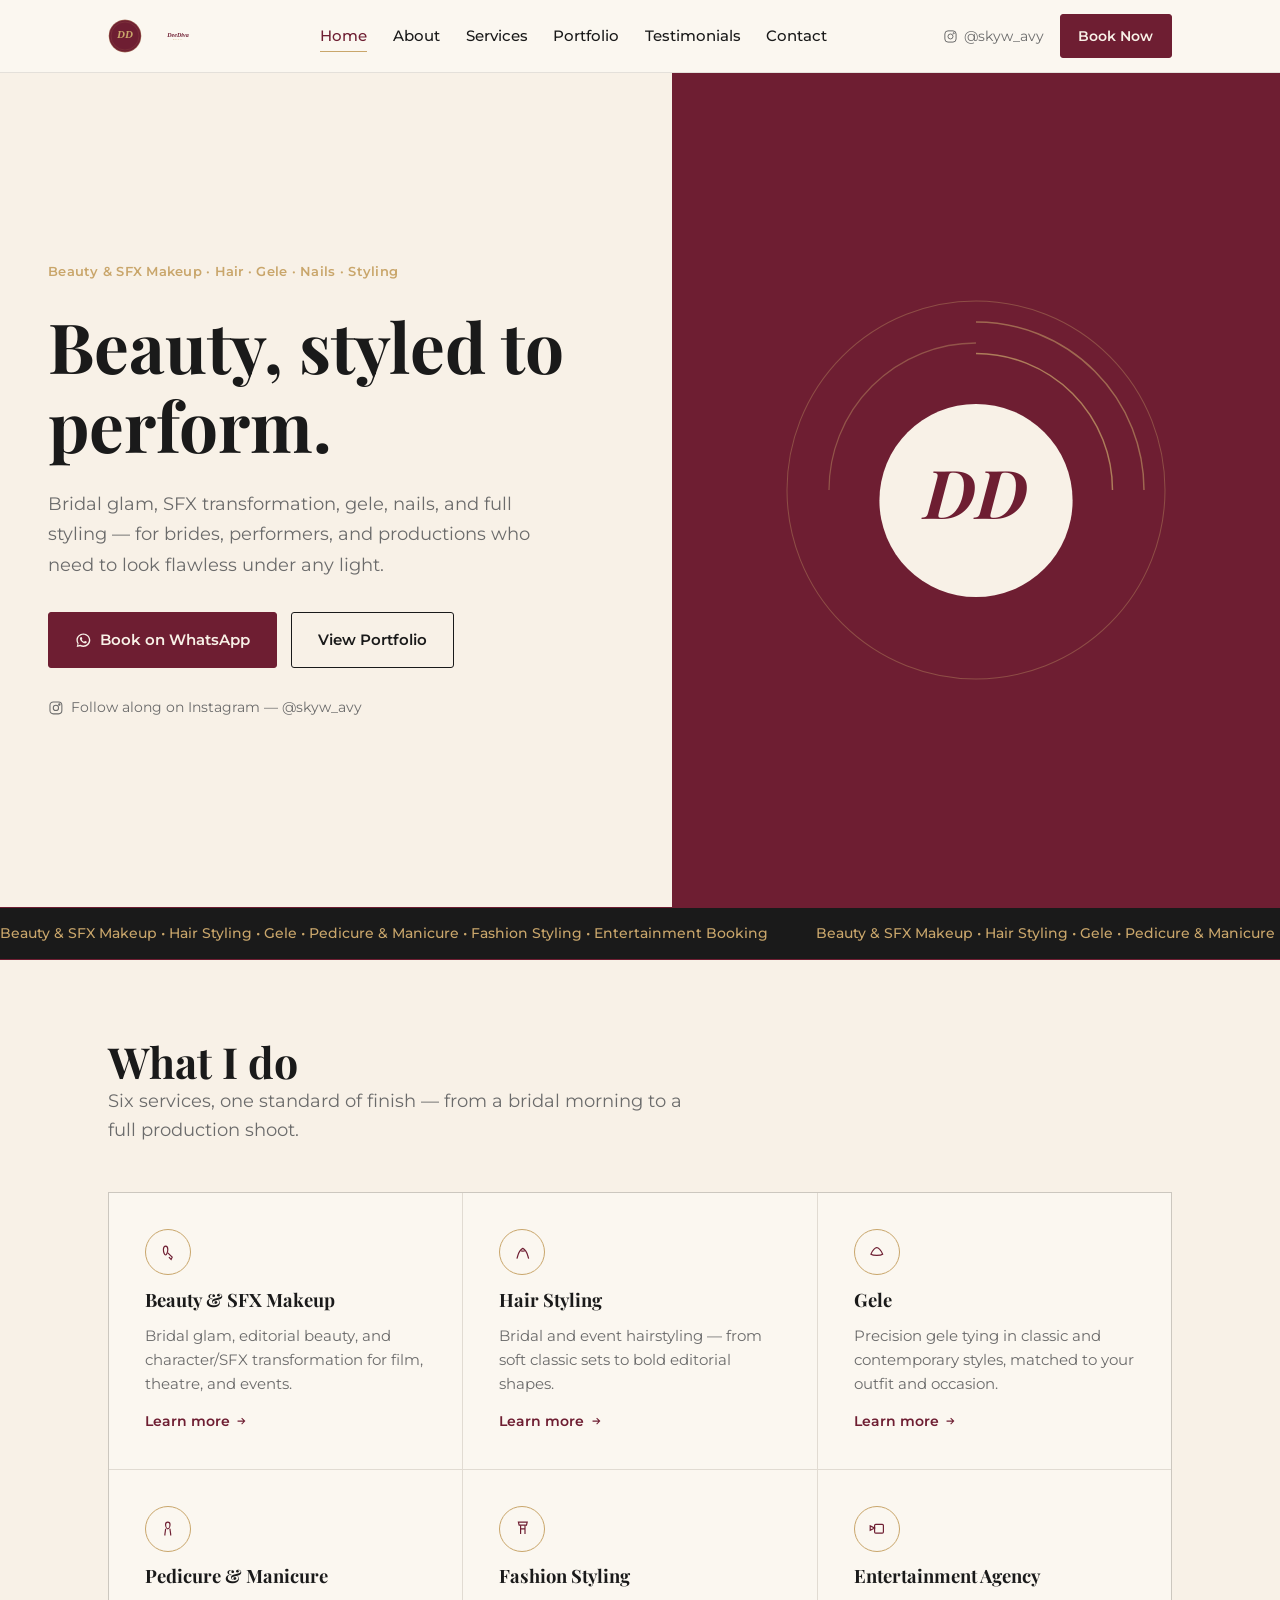
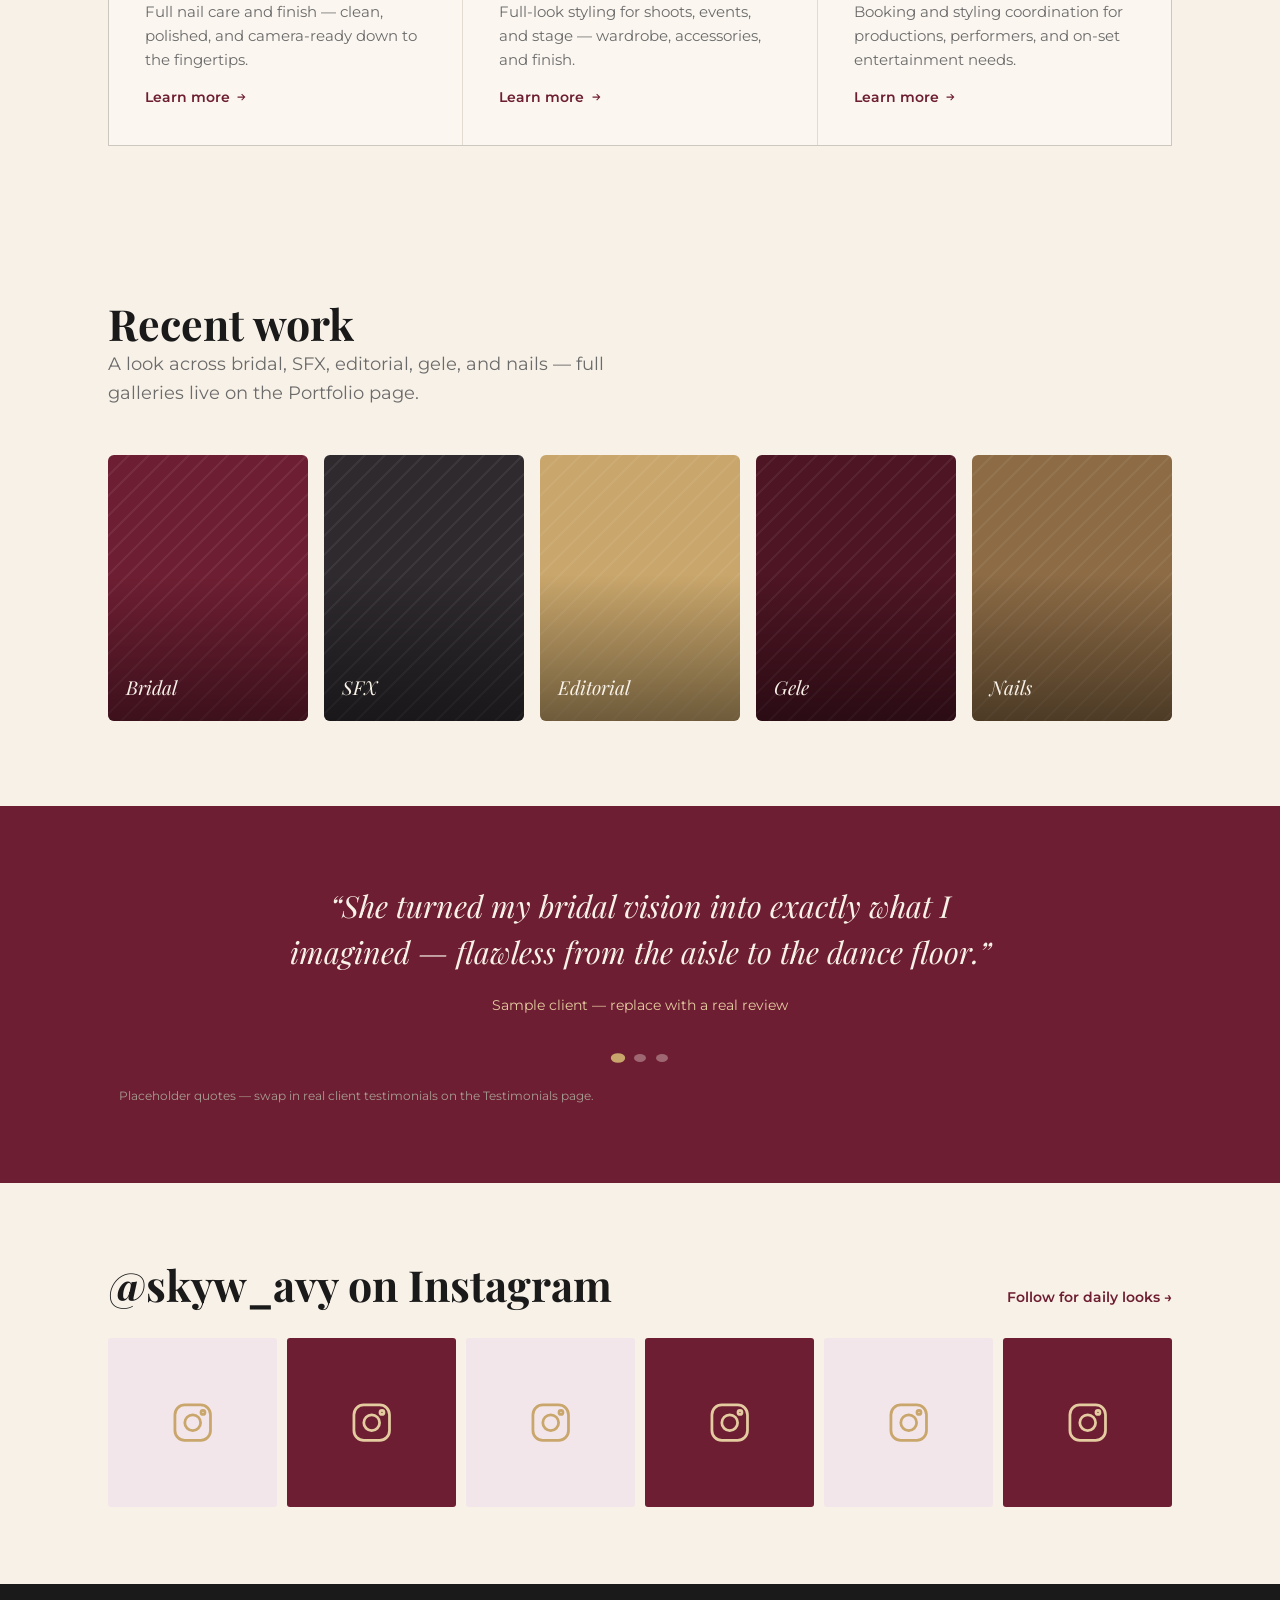
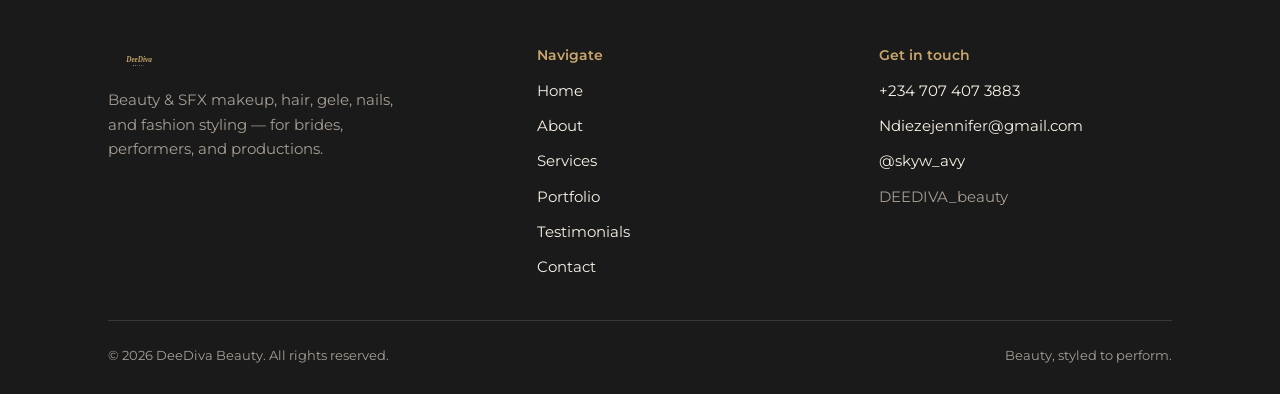
==== index.html @ 86c050d5 "first commit" ====
<!DOCTYPE html>
<html lang="en">
<head>
<meta charset="UTF-8">
<meta name="viewport" content="width=device-width, initial-scale=1.0">
<title>DeeDiva Beauty — Makeup, Hair, Gele &amp; Styling</title>
<meta name="description" content="DeeDiva Beauty: professional beauty & SFX makeup, hair styling, gele, nails, and fashion styling for brides, performers, and productions.">
<link rel="icon" href="assets/favicon.png" type="image/png">
<link rel="preconnect" href="https://fonts.googleapis.com">
<link rel="preconnect" href="https://fonts.gstatic.com" crossorigin>
<link href="https://fonts.googleapis.com/css2?family=Playfair+Display:ital,wght@0,600;0,700;1,600;1,700&family=Montserrat:wght@400;500;600;700&display=swap" rel="stylesheet">
<link rel="stylesheet" href="css/styles.css">
</head>
<body>

<a class="visually-hidden" href="#main">Skip to content</a>

<!-- ============================= HEADER ============================= -->
<header class="site-header">
  <div class="container nav">
    <a href="index.html" class="nav-logo" aria-label="DeeDiva Beauty home">
      <img src="assets/monogram_wine.svg" alt="" width="34" height="34">
      <img class="wordmark" src="assets/wordmark_transparent_wine.svg" alt="DeeDiva Beauty">
    </a>

    <nav id="nav-links" class="nav-links">
      <a href="index.html" aria-current="page">Home</a>
      <a href="about.html">About</a>
      <a href="services.html">Services</a>
      <a href="portfolio.html">Portfolio</a>
      <a href="testimonials.html">Testimonials</a>
      <a href="contact.html">Contact</a>
    </nav>

    <div class="nav-actions">
      <a class="nav-ig" href="https://www.instagram.com/skyw_avy" target="_blank" rel="noopener">
        <svg class="icon" viewBox="0 0 24 24" fill="none" stroke="currentColor" stroke-width="1.6"><rect x="3" y="3" width="18" height="18" rx="5"/><circle cx="12" cy="12" r="4"/><circle cx="17.2" cy="6.8" r="1"/></svg>
        @skyw_avy
      </a>
      <a class="btn btn-primary btn-sm" href="https://wa.me/2347074073883" target="_blank" rel="noopener">Book Now</a>
      <button class="nav-toggle" id="nav-toggle" aria-expanded="false" aria-controls="nav-links" aria-label="Toggle menu">
        <span></span><span></span><span></span>
      </button>
    </div>
  </div>
</header>

<main id="main">

  <!-- ============================= HERO ============================= -->
  <section class="hero">
    <div class="hero-content">
      <p class="eyebrow">Beauty &amp; SFX Makeup · Hair · Gele · Nails · Styling</p>
      <h1>Beauty, styled to perform.</h1>
      <p class="lede">Bridal glam, SFX transformation, gele, nails, and full styling — for brides, performers, and productions who need to look flawless under any light.</p>
      <div class="hero-ctas">
        <a class="btn btn-primary" href="https://wa.me/2347074073883" target="_blank" rel="noopener">
          <svg class="icon" viewBox="0 0 24 24" fill="currentColor"><path d="M12 2C6.48 2 2 6.32 2 11.65c0 1.98.63 3.82 1.7 5.35L2.4 21.6l4.83-1.24a10.2 10.2 0 0 0 4.77 1.19c5.52 0 10-4.32 10-9.65C22 6.32 17.52 2 12 2Zm0 17.5c-1.55 0-3-.42-4.24-1.15l-.3-.18-3.06.79.83-2.9-.2-.31A7.53 7.53 0 0 1 4 11.65C4 7.42 7.58 4 12 4s8 3.42 8 7.65-3.58 7.85-8 7.85Zm4.36-5.86c-.24-.12-1.42-.7-1.64-.78-.22-.08-.38-.12-.54.12-.16.24-.62.78-.76.94-.14.16-.28.18-.52.06-.24-.12-1-.37-1.9-1.17-.7-.62-1.18-1.39-1.32-1.63-.14-.24-.01-.36.11-.48.11-.11.24-.28.36-.42.12-.14.16-.24.24-.4.08-.16.04-.3-.02-.42-.06-.12-.54-1.3-.74-1.78-.2-.47-.4-.4-.54-.41h-.46c-.16 0-.42.06-.64.3-.22.24-.84.82-.84 2s.86 2.32.98 2.48c.12.16 1.7 2.6 4.12 3.64.58.25 1.03.4 1.38.51.58.18 1.11.16 1.53.1.47-.07 1.42-.58 1.62-1.14.2-.56.2-1.04.14-1.14-.06-.1-.22-.16-.46-.28Z"/></svg>
          Book on WhatsApp
        </a>
        <a class="btn btn-outline" href="portfolio.html">View Portfolio</a>
      </div>
      <a class="hero-ig" href="https://www.instagram.com/skyw_avy" target="_blank" rel="noopener">
        <svg class="icon" viewBox="0 0 24 24" fill="none" stroke="currentColor" stroke-width="1.6"><rect x="3" y="3" width="18" height="18" rx="5"/><circle cx="12" cy="12" r="4"/><circle cx="17.2" cy="6.8" r="1"/></svg>
        Follow along on Instagram — @skyw_avy
      </a>
    </div>

    <div class="hero-visual">
      <svg viewBox="0 0 400 400" role="img" aria-label="DeeDiva Beauty decorative gele-inspired arc pattern">
        <circle cx="200" cy="200" r="180" fill="none" stroke="#C9A66B" stroke-width="1" opacity="0.35"/>
        <path d="M200 40 A160 160 0 0 1 360 200" fill="none" stroke="#C9A66B" stroke-width="1.4" opacity="0.55"/>
        <path d="M200 70 A130 130 0 0 1 330 200" fill="none" stroke="#C9A66B" stroke-width="1.4" opacity="0.7"/>
        <path d="M60 200 A140 140 0 0 1 200 60" fill="none" stroke="#C9A66B" stroke-width="1.2" opacity="0.4"/>
        <circle cx="200" cy="210" r="92" fill="#F8F1E7"/>
        <text x="200" y="228" font-family="Georgia, 'Playfair Display', serif" font-style="italic" font-weight="700" font-size="64" fill="#6E1E32" text-anchor="middle">DD</text>
      </svg>
    </div>
  </section>

  <!-- ============================= MARQUEE ============================= -->
  <div class="marquee" aria-hidden="true">
    <div class="marquee-track">
      <span>Beauty &amp; SFX Makeup • Hair Styling • Gele • Pedicure &amp; Manicure • Fashion Styling • Entertainment Booking</span>
      <span>Beauty &amp; SFX Makeup • Hair Styling • Gele • Pedicure &amp; Manicure • Fashion Styling • Entertainment Booking</span>
    </div>
  </div>

  <!-- ============================= SERVICES ============================= -->
  <section class="section container" aria-labelledby="services-heading">
    <div class="section-head">
      <h2 id="services-heading">What I do</h2>
      <p class="lede">Six services, one standard of finish — from a bridal morning to a full production shoot.</p>
    </div>

    <div class="services-grid">

      <article class="service-card">
        <div class="icon-wrap"><svg class="icon" viewBox="0 0 24 24" fill="none" stroke="currentColor" stroke-width="1.6"><path d="M9 3c1.5 0 3 1.5 3 4.5S10.5 15 9 15s-3-4-3-7.5S7.5 3 9 3Z"/><path d="M12 12l6 6-1.5 3-3-3"/></svg></div>
        <h3>Beauty &amp; SFX Makeup</h3>
        <p>Bridal glam, editorial beauty, and character/SFX transformation for film, theatre, and events.</p>
        <a class="learn" href="services.html#makeup">Learn more <svg class="icon" viewBox="0 0 24 24" fill="none" stroke="currentColor" stroke-width="2"><path d="M5 12h14M13 6l6 6-6 6"/></svg></a>
      </article>

      <article class="service-card">
        <div class="icon-wrap"><svg class="icon" viewBox="0 0 24 24" fill="none" stroke="currentColor" stroke-width="1.6"><path d="M4 20c2-6 2-11 8-14 6 3 6 8 8 14"/><path d="M9 9c1 1 5 1 6 0"/></svg></div>
        <h3>Hair Styling</h3>
        <p>Bridal and event hairstyling — from soft classic sets to bold editorial shapes.</p>
        <a class="learn" href="services.html#hair">Learn more <svg class="icon" viewBox="0 0 24 24" fill="none" stroke="currentColor" stroke-width="2"><path d="M5 12h14M13 6l6 6-6 6"/></svg></a>
      </article>

      <article class="service-card">
        <div class="icon-wrap"><svg class="icon" viewBox="0 0 24 24" fill="none" stroke="currentColor" stroke-width="1.6"><path d="M4 14c2-6 6-9 8-9s6 3 8 9c-3 2-13 2-16 0Z"/></svg></div>
        <h3>Gele</h3>
        <p>Precision gele tying in classic and contemporary styles, matched to your outfit and occasion.</p>
        <a class="learn" href="services.html#gele">Learn more <svg class="icon" viewBox="0 0 24 24" fill="none" stroke="currentColor" stroke-width="2"><path d="M5 12h14M13 6l6 6-6 6"/></svg></a>
      </article>

      <article class="service-card">
        <div class="icon-wrap"><svg class="icon" viewBox="0 0 24 24" fill="none" stroke="currentColor" stroke-width="1.6"><path d="M8 21c0-4 1-6 1-9M16 21c0-4-1-6-1-9M9 6c0-2 1-3 3-3s3 1 3 3-1 6-3 6-3-4-3-6Z"/></svg></div>
        <h3>Pedicure &amp; Manicure</h3>
        <p>Full nail care and finish — clean, polished, and camera-ready down to the fingertips.</p>
        <a class="learn" href="services.html#nails">Learn more <svg class="icon" viewBox="0 0 24 24" fill="none" stroke="currentColor" stroke-width="2"><path d="M5 12h14M13 6l6 6-6 6"/></svg></a>
      </article>

      <article class="service-card">
        <div class="icon-wrap"><svg class="icon" viewBox="0 0 24 24" fill="none" stroke="currentColor" stroke-width="1.6"><path d="M6 3h12l-1 4H7L6 3Z"/><path d="M9 7v12M15 7v12M9 12h6"/></svg></div>
        <h3>Fashion Styling</h3>
        <p>Full-look styling for shoots, events, and stage — wardrobe, accessories, and finish.</p>
        <a class="learn" href="services.html#styling">Learn more <svg class="icon" viewBox="0 0 24 24" fill="none" stroke="currentColor" stroke-width="2"><path d="M5 12h14M13 6l6 6-6 6"/></svg></a>
      </article>

      <article class="service-card">
        <div class="icon-wrap"><svg class="icon" viewBox="0 0 24 24" fill="none" stroke="currentColor" stroke-width="1.6"><path d="M3 8l6 3-6 3V8Z"/><rect x="9" y="6" width="12" height="12" rx="1.5"/></svg></div>
        <h3>Entertainment Agency</h3>
        <p>Booking and styling coordination for productions, performers, and on-set entertainment needs.</p>
        <a class="learn" href="services.html#entertainment">Learn more <svg class="icon" viewBox="0 0 24 24" fill="none" stroke="currentColor" stroke-width="2"><path d="M5 12h14M13 6l6 6-6 6"/></svg></a>
      </article>

    </div>
  </section>

  <!-- ============================= PORTFOLIO PREVIEW ============================= -->
  <section class="section container" aria-labelledby="portfolio-heading">
    <div class="section-head">
      <h2 id="portfolio-heading">Recent work</h2>
      <p class="lede">A look across bridal, SFX, editorial, gele, and nails — full galleries live on the Portfolio page.</p>
    </div>

    <div class="portfolio-row">
      <a class="portfolio-tile t1" href="portfolio.html#bridal"><span>Bridal</span></a>
      <a class="portfolio-tile t2" href="portfolio.html#sfx"><span>SFX</span></a>
      <a class="portfolio-tile t3" href="portfolio.html#editorial"><span>Editorial</span></a>
      <a class="portfolio-tile t4" href="portfolio.html#gele"><span>Gele</span></a>
      <a class="portfolio-tile t5" href="portfolio.html#nails"><span>Nails</span></a>
    </div>
  </section>

  <!-- ============================= TESTIMONIAL ============================= -->
  <section class="section bg-wine testimonial-section" aria-labelledby="testimonial-heading">
    <div class="container">
      <h2 id="testimonial-heading" class="visually-hidden">Client testimonials</h2>

      <div class="testimonial-slide is-active">
        <blockquote>&ldquo;She turned my bridal vision into exactly what I imagined — flawless from the aisle to the dance floor.&rdquo;</blockquote>
        <cite>Sample client — replace with a real review</cite>
      </div>
      <div class="testimonial-slide">
        <blockquote>&ldquo;The SFX look held up through three hours of filming under hot studio lights. True professional.&rdquo;</blockquote>
        <cite>Sample client — replace with a real review</cite>
      </div>
      <div class="testimonial-slide">
        <blockquote>&ldquo;My gele has never sat this well. Booked her again for every event since.&rdquo;</blockquote>
        <cite>Sample client — replace with a real review</cite>
      </div>

      <div class="testimonial-dots" role="tablist" aria-label="Testimonial navigation">
        <button class="is-active" role="tab" aria-selected="true" aria-label="Testimonial 1"></button>
        <button role="tab" aria-selected="false" aria-label="Testimonial 2"></button>
        <button role="tab" aria-selected="false" aria-label="Testimonial 3"></button>
      </div>
      <p class="testimonial-note">Placeholder quotes — swap in real client testimonials on the Testimonials page.</p>
    </div>
  </section>

  <!-- ============================= INSTAGRAM ============================= -->
  <section class="section container" aria-labelledby="ig-heading">
    <div class="ig-header">
      <h2 id="ig-heading">@skyw_avy on Instagram</h2>
      <a href="https://www.instagram.com/skyw_avy" target="_blank" rel="noopener">Follow for daily looks →</a>
    </div>
    <div class="ig-grid">
      <div class="ig-tile"><svg viewBox="0 0 24 24" fill="none" stroke="currentColor" stroke-width="1.4"><rect x="3" y="3" width="18" height="18" rx="5"/><circle cx="12" cy="12" r="4"/><circle cx="17.2" cy="6.8" r="1"/></svg></div>
      <div class="ig-tile"><svg viewBox="0 0 24 24" fill="none" stroke="currentColor" stroke-width="1.4"><rect x="3" y="3" width="18" height="18" rx="5"/><circle cx="12" cy="12" r="4"/><circle cx="17.2" cy="6.8" r="1"/></svg></div>
      <div class="ig-tile"><svg viewBox="0 0 24 24" fill="none" stroke="currentColor" stroke-width="1.4"><rect x="3" y="3" width="18" height="18" rx="5"/><circle cx="12" cy="12" r="4"/><circle cx="17.2" cy="6.8" r="1"/></svg></div>
      <div class="ig-tile"><svg viewBox="0 0 24 24" fill="none" stroke="currentColor" stroke-width="1.4"><rect x="3" y="3" width="18" height="18" rx="5"/><circle cx="12" cy="12" r="4"/><circle cx="17.2" cy="6.8" r="1"/></svg></div>
      <div class="ig-tile"><svg viewBox="0 0 24 24" fill="none" stroke="currentColor" stroke-width="1.4"><rect x="3" y="3" width="18" height="18" rx="5"/><circle cx="12" cy="12" r="4"/><circle cx="17.2" cy="6.8" r="1"/></svg></div>
      <div class="ig-tile"><svg viewBox="0 0 24 24" fill="none" stroke="currentColor" stroke-width="1.4"><rect x="3" y="3" width="18" height="18" rx="5"/><circle cx="12" cy="12" r="4"/><circle cx="17.2" cy="6.8" r="1"/></svg></div>
    </div>
  </section>

</main>

<!-- ============================= FOOTER ============================= -->
<footer class="site-footer">
  <div class="container">
    <div class="footer-grid">
      <div class="footer-brand">
        <img class="wordmark" src="assets/wordmark_transparent_gold.svg" alt="DeeDiva Beauty">
        <p>Beauty &amp; SFX makeup, hair, gele, nails, and fashion styling — for brides, performers, and productions.</p>
      </div>

      <div class="footer-col">
        <h4>Navigate</h4>
        <ul>
          <li><a href="index.html">Home</a></li>
          <li><a href="about.html">About</a></li>
          <li><a href="services.html">Services</a></li>
          <li><a href="portfolio.html">Portfolio</a></li>
          <li><a href="testimonials.html">Testimonials</a></li>
          <li><a href="contact.html">Contact</a></li>
        </ul>
      </div>

      <div class="footer-col">
        <h4>Get in touch</h4>
        <ul>
          <li><a href="tel:+2347074073883">+234 707 407 3883</a></li>
          <li><a href="mailto:Ndiezejennifer@gmail.com">Ndiezejennifer@gmail.com</a></li>
          <li><a href="https://www.instagram.com/skyw_avy" target="_blank" rel="noopener">@skyw_avy</a></li>
          <li><span class="muted">DEEDIVA_beauty</span></li>
        </ul>
      </div>
    </div>

    <div class="footer-bottom">
      <span>© 2026 DeeDiva Beauty. All rights reserved.</span>
      <span>Beauty, styled to perform.</span>
    </div>
  </div>
</footer>

<script src="js/script.js"></script>
</body>
</html>
---- css/styles.css ----
/* ==========================================================================
   DeeDiva Beauty — Site Stylesheet
   Shared across all pages: reset, tokens, layout, nav, footer, buttons,
   plus section styles for Home. Later pages (About, Services, Portfolio,
   Testimonials, Contact) reuse everything in sections 1–7.
   ========================================================================== */

/* 1. Reset ---------------------------------------------------------------- */
*, *::before, *::after { box-sizing: border-box; }
html, body, h1, h2, h3, h4, p, figure, blockquote, ul, ol, dl, dd { margin: 0; }
ul, ol { padding: 0; list-style: none; }
img, svg { display: block; max-width: 100%; }
a { color: inherit; text-decoration: none; }
button { font: inherit; color: inherit; background: none; border: none; cursor: pointer; }
input, textarea, select { font: inherit; color: inherit; }
html { scroll-behavior: smooth; }
@media (prefers-reduced-motion: reduce) {
  html { scroll-behavior: auto; }
  *, *::before, *::after { animation-duration: 0.01ms !important; animation-iteration-count: 1 !important; transition-duration: 0.01ms !important; }
}

/* 2. Design tokens ---------------------------------------------------------- */
:root {
  /* Brand colors */
  --wine: #6E1E32;
  --wine-dark: #4E1524;
  --wine-tint: #F3E6EA;
  --rose-gold: #C9A66B;
  --rose-gold-light: #E4CBA0;
  --black: #1A1A1A;
  --cream: #F8F1E7;
  --cream-soft: #FBF7F0;
  --white: #FFFFFF;
  --grey: #6B6B6B;
  --grey-light: #A79E93;
  --line: rgba(26, 26, 26, 0.1);

  /* Type */
  --font-head: 'Playfair Display', Georgia, 'Times New Roman', serif;
  --font-body: 'Montserrat', -apple-system, Helvetica, Arial, sans-serif;

  /* Layout */
  --container: 1160px;
  --gutter: clamp(1.25rem, 4vw, 3rem);
  --radius-sm: 3px;
  --radius-md: 6px;

  /* Motion */
  --ease: cubic-bezier(0.4, 0, 0.2, 1);
  --fast: 180ms;
  --slow: 480ms;
}

/* 3. Base ------------------------------------------------------------------ */
body {
  font-family: var(--font-body);
  font-size: 16px;
  line-height: 1.65;
  color: var(--black);
  background: var(--cream);
  -webkit-font-smoothing: antialiased;
}

h1, h2, h3, h4 {
  font-family: var(--font-head);
  color: var(--black);
  line-height: 1.15;
  font-weight: 700;
}

h1 { font-size: clamp(2.6rem, 3.4vw + 1.6rem, 4.4rem); }
h2 { font-size: clamp(1.9rem, 1.6vw + 1.4rem, 2.75rem); }
h3 { font-size: clamp(1.25rem, 0.6vw + 1.05rem, 1.5rem); }

p { max-width: 62ch; color: var(--black); }
p.lede { font-size: 1.1rem; color: var(--grey); max-width: 48ch; }

.eyebrow {
  font-family: var(--font-body);
  font-size: 0.8rem;
  font-weight: 600;
  color: var(--rose-gold);
  text-transform: none;
  letter-spacing: 0.02em;
}

.container {
  width: 100%;
  max-width: var(--container);
  margin-inline: auto;
  padding-inline: var(--gutter);
}

.section {
  padding-block: clamp(3.5rem, 6vw, 6.5rem);
}

.section-head {
  max-width: 640px;
  margin-bottom: clamp(2rem, 4vw, 3rem);
}
.section-head.center { margin-inline: auto; text-align: center; }

a:focus-visible, button:focus-visible, input:focus-visible, textarea:focus-visible {
  outline: 2px solid var(--wine);
  outline-offset: 3px;
}

/* 4. Buttons ----------------------------------------------------------------- */
.btn {
  display: inline-flex;
  align-items: center;
  gap: 0.55em;
  font-family: var(--font-body);
  font-size: 0.95rem;
  font-weight: 600;
  padding: 0.95em 1.7em;
  border-radius: var(--radius-sm);
  transition: background var(--fast) var(--ease), color var(--fast) var(--ease), border-color var(--fast) var(--ease), transform var(--fast) var(--ease);
  white-space: nowrap;
}
.btn:active { transform: translateY(1px); }

.btn-primary {
  background: var(--wine);
  color: var(--cream);
  border: 1px solid var(--wine);
}
.btn-primary:hover { background: var(--wine-dark); border-color: var(--wine-dark); }

.btn-outline {
  background: transparent;
  color: var(--black);
  border: 1px solid var(--black);
}
.btn-outline:hover { background: var(--black); color: var(--cream); }

.btn-outline-light {
  background: transparent;
  color: var(--cream);
  border: 1px solid var(--rose-gold);
}
.btn-outline-light:hover { background: var(--rose-gold); color: var(--wine-dark); }

.btn-sm { padding: 0.7em 1.3em; font-size: 0.85rem; }

.icon { width: 1.1em; height: 1.1em; flex-shrink: 0; }

/* 5. Site header / nav ------------------------------------------------------- */
.site-header {
  position: sticky;
  top: 0;
  z-index: 100;
  background: var(--cream-soft);
  border-bottom: 1px solid var(--line);
}

.nav {
  display: flex;
  align-items: center;
  justify-content: space-between;
  gap: 1.5rem;
  padding-block: 0.9rem;
}

.nav-logo {
  display: flex;
  align-items: center;
  gap: 0.6rem;
  flex-shrink: 0;
}
.nav-logo img { height: 34px; width: auto; }
.nav-logo .wordmark { height: 22px; width: auto; }

.nav-links {
  display: flex;
  align-items: center;
  gap: clamp(1.1rem, 2vw, 2rem);
  font-size: 0.92rem;
  font-weight: 500;
}
.nav-links a {
  position: relative;
  padding-block: 0.25rem;
}
.nav-links a::after {
  content: "";
  position: absolute;
  left: 0; bottom: 0;
  width: 0; height: 1px;
  background: var(--rose-gold);
  transition: width var(--fast) var(--ease);
}
.nav-links a:hover::after,
.nav-links a[aria-current="page"]::after { width: 100%; }
.nav-links a[aria-current="page"] { color: var(--wine); }

.nav-actions { display: flex; align-items: center; gap: 1rem; flex-shrink: 0; }
.nav-ig {
  display: none;
}
.nav-toggle {
  display: none;
  flex-direction: column;
  gap: 5px;
  padding: 0.4rem;
}
.nav-toggle span { width: 22px; height: 2px; background: var(--black); transition: transform var(--fast) var(--ease), opacity var(--fast) var(--ease); }

@media (min-width: 700px) {
  .nav-ig { display: inline-flex; align-items: center; gap: 0.4em; font-size: 0.85rem; color: var(--grey); }
  .nav-ig:hover { color: var(--wine); }
}

@media (max-width: 880px) {
  .nav-links {
    position: absolute;
    top: 100%; left: 0; right: 0;
    background: var(--cream-soft);
    border-bottom: 1px solid var(--line);
    flex-direction: column;
    align-items: flex-start;
    gap: 0;
    padding: 0.5rem var(--gutter) 1.25rem;
    transform: translateY(-8px);
    opacity: 0;
    visibility: hidden;
    transition: opacity var(--fast) var(--ease), transform var(--fast) var(--ease), visibility var(--fast);
  }
  .nav-links.is-open { opacity: 1; transform: translateY(0); visibility: visible; }
  .nav-links a { display: block; padding: 0.6rem 0; width: 100%; }
  .nav-toggle { display: flex; }
  .nav-toggle[aria-expanded="true"] span:nth-child(1) { transform: translateY(7px) rotate(45deg); }
  .nav-toggle[aria-expanded="true"] span:nth-child(2) { opacity: 0; }
  .nav-toggle[aria-expanded="true"] span:nth-child(3) { transform: translateY(-7px) rotate(-45deg); }
}

/* 6. Footer ------------------------------------------------------------------ */
.site-footer {
  background: var(--black);
  color: var(--cream);
  padding-block: clamp(2.75rem, 5vw, 4rem) 1.75rem;
}
.footer-grid {
  display: grid;
  grid-template-columns: 1.3fr 1fr 1fr;
  gap: clamp(2rem, 4vw, 3rem);
  padding-bottom: 2.5rem;
  border-bottom: 1px solid rgba(248, 241, 231, 0.14);
}
.footer-brand .wordmark { height: 26px; width: auto; margin-bottom: 0.9rem; }
.footer-brand p { color: var(--grey-light); font-size: 0.92rem; max-width: 30ch; }
.footer-col h4 {
  font-family: var(--font-body);
  font-size: 0.85rem;
  font-weight: 600;
  color: var(--rose-gold);
  margin-bottom: 0.9rem;
}
.footer-col ul { display: flex; flex-direction: column; gap: 0.55rem; }
.footer-col a, .footer-col span { color: var(--cream); font-size: 0.92rem; }
.footer-col a:hover { color: var(--rose-gold); }
.footer-col .muted { color: var(--grey-light); }
.footer-bottom {
  display: flex;
  flex-wrap: wrap;
  justify-content: space-between;
  gap: 1rem;
  padding-top: 1.5rem;
  font-size: 0.8rem;
  color: var(--grey-light);
}
@media (max-width: 720px) {
  .footer-grid { grid-template-columns: 1fr; gap: 2rem; }
}

/* 7. Utility ------------------------------------------------------------------ */
.visually-hidden {
  position: absolute; width: 1px; height: 1px;
  padding: 0; margin: -1px; overflow: hidden;
  clip: rect(0,0,0,0); white-space: nowrap; border: 0;
}
.bg-wine { background: var(--wine); color: var(--cream); }
.bg-black { background: var(--black); color: var(--cream); }

/* ==========================================================================
   HOME PAGE SECTIONS
   ========================================================================== */

/* Hero ------------------------------------------------------------------- */
.hero {
  display: grid;
  grid-template-columns: 1.05fr 0.95fr;
  min-height: calc(100svh - 66px);
}
.hero-content {
  display: flex;
  flex-direction: column;
  justify-content: center;
  gap: 1.5rem;
  padding: clamp(2.5rem, 6vw, 5rem) var(--gutter);
}
.hero-content h1 { max-width: 12ch; }
.hero-content .lede { font-size: 1.15rem; max-width: 42ch; }
.hero-ctas { display: flex; flex-wrap: wrap; gap: 0.9rem; margin-top: 0.5rem; }
.hero-ig {
  display: inline-flex;
  align-items: center;
  gap: 0.5em;
  font-size: 0.9rem;
  color: var(--grey);
  margin-top: 0.25rem;
}
.hero-ig:hover { color: var(--wine); }

.hero-visual {
  position: relative;
  background: var(--wine);
  display: flex;
  align-items: center;
  justify-content: center;
  overflow: hidden;
}
.hero-visual svg { width: 78%; height: auto; max-width: 420px; }

@media (max-width: 900px) {
  .hero { grid-template-columns: 1fr; }
  .hero-visual { min-height: 320px; order: -1; }
  .hero-content { text-align: left; }
}

/* Marquee ------------------------------------------------------------------ */
.marquee {
  background: var(--black);
  color: var(--rose-gold);
  overflow: hidden;
  white-space: nowrap;
  border-block: 1px solid var(--wine);
}
.marquee-track {
  display: inline-flex;
  gap: 3rem;
  padding-block: 0.85rem;
  animation: marquee 32s linear infinite;
  font-family: var(--font-body);
  font-size: 0.9rem;
  font-weight: 500;
}
.marquee-track span { display: inline-flex; align-items: center; gap: 3rem; }
.marquee:hover .marquee-track { animation-play-state: paused; }
@keyframes marquee {
  from { transform: translateX(0); }
  to { transform: translateX(-50%); }
}
@media (prefers-reduced-motion: reduce) {
  .marquee-track { animation: none; }
}

/* Services grid -------------------------------------------------------------- */
.services-grid {
  display: grid;
  grid-template-columns: repeat(3, 1fr);
  gap: 1px;
  background: var(--line);
  border: 1px solid var(--line);
}
.service-card {
  background: var(--cream-soft);
  padding: clamp(1.75rem, 3vw, 2.25rem);
  display: flex;
  flex-direction: column;
  gap: 0.85rem;
  transition: background var(--fast) var(--ease);
}
.service-card:hover { background: var(--wine-tint); }
.service-card .icon-wrap {
  width: 46px; height: 46px;
  display: flex; align-items: center; justify-content: center;
  border: 1px solid var(--rose-gold);
  border-radius: 50%;
  color: var(--wine);
}
.service-card h3 { font-size: 1.15rem; }
.service-card p { font-size: 0.92rem; color: var(--grey); }
.service-card .learn {
  margin-top: auto;
  font-size: 0.85rem;
  font-weight: 600;
  color: var(--wine);
  display: inline-flex;
  align-items: center;
  gap: 0.4em;
}
.service-card .learn .icon { width: 0.9em; height: 0.9em; transition: transform var(--fast) var(--ease); }
.service-card:hover .learn .icon { transform: translateX(3px); }

@media (max-width: 880px) {
  .services-grid { grid-template-columns: repeat(2, 1fr); }
}
@media (max-width: 560px) {
  .services-grid { grid-template-columns: 1fr; }
}

/* Portfolio preview ----------------------------------------------------------- */
.portfolio-row {
  display: grid;
  grid-template-columns: repeat(5, minmax(160px, 1fr));
  gap: 1rem;
  overflow-x: auto;
  padding-bottom: 0.5rem;
  scrollbar-width: thin;
}
.portfolio-tile {
  position: relative;
  aspect-ratio: 3 / 4;
  border-radius: var(--radius-md);
  overflow: hidden;
  display: flex;
  align-items: flex-end;
  padding: 1.1rem;
  isolation: isolate;
}
.portfolio-tile::before {
  content: "";
  position: absolute; inset: 0;
  background: repeating-linear-gradient(135deg, rgba(255,255,255,0.06) 0 2px, transparent 2px 14px);
  z-index: 0;
}
.portfolio-tile::after {
  content: "";
  position: absolute; inset: 0;
  background: linear-gradient(to top, rgba(0,0,0,0.45), transparent 55%);
  z-index: 0;
}
.portfolio-tile span {
  position: relative; z-index: 1;
  font-family: var(--font-head);
  font-style: italic;
  font-size: 1.2rem;
  color: var(--cream);
}
.portfolio-tile.t1 { background: var(--wine); }
.portfolio-tile.t2 { background: #2E2A2E; }
.portfolio-tile.t3 { background: var(--rose-gold); }
.portfolio-tile.t4 { background: var(--wine-dark); }
.portfolio-tile.t5 { background: #8C6B45; }

@media (max-width: 720px) {
  .portfolio-row { grid-auto-columns: minmax(150px, 1fr); grid-template-columns: none; grid-auto-flow: column; }
}

/* Testimonial ----------------------------------------------------------------- */
.testimonial-section { position: relative; }
.testimonial-slide {
  display: none;
  max-width: 720px;
  margin-inline: auto;
  text-align: center;
}
.testimonial-slide.is-active { display: block; }
.testimonial-slide blockquote {
  font-family: var(--font-head);
  font-style: italic;
  font-size: clamp(1.35rem, 1.8vw + 1rem, 1.9rem);
  line-height: 1.5;
  color: var(--cream);
}
.testimonial-slide cite {
  display: block;
  margin-top: 1.25rem;
  font-style: normal;
  font-size: 0.9rem;
  color: var(--rose-gold-light);
}
.testimonial-dots {
  display: flex;
  justify-content: center;
  gap: 0.6rem;
  margin-top: 2.25rem;
}
.testimonial-dots button {
  width: 8px; height: 8px;
  border-radius: 50%;
  background: rgba(248,241,231,0.35);
  transition: background var(--fast) var(--ease), transform var(--fast) var(--ease);
}
.testimonial-dots button.is-active { background: var(--rose-gold); transform: scale(1.2); }
.testimonial-note {
  text-align: center;
  margin-top: 1.5rem;
  font-size: 0.78rem;
  color: var(--grey-light);
}

/* Instagram callout ------------------------------------------------------------ */
.ig-header {
  display: flex;
  align-items: baseline;
  justify-content: space-between;
  flex-wrap: wrap;
  gap: 1rem;
  margin-bottom: 1.75rem;
}
.ig-header a { font-size: 0.9rem; font-weight: 600; color: var(--wine); }
.ig-grid {
  display: grid;
  grid-template-columns: repeat(6, 1fr);
  gap: 0.6rem;
}
.ig-tile {
  aspect-ratio: 1;
  border-radius: var(--radius-sm);
  display: flex;
  align-items: center;
  justify-content: center;
}
.ig-tile:nth-child(odd) { background: var(--wine-tint); }
.ig-tile:nth-child(even) { background: var(--wine); }
.ig-tile:nth-child(even) svg { color: var(--rose-gold-light); }
.ig-tile svg { width: 28%; height: 28%; color: var(--rose-gold); }

@media (max-width: 720px) {
  .ig-grid { grid-template-columns: repeat(3, 1fr); }
}

/* ==========================================================================
   ABOUT PAGE SECTIONS
   ========================================================================== */

/* Page intro band (reusable for any inner page) --------------------------- */
.page-intro {
  background: var(--cream-soft);
  border-bottom: 1px solid var(--line);
  padding-block: clamp(3rem, 6vw, 4.5rem);
}
.page-intro h1 { max-width: 16ch; margin-top: 0.5rem; }
.page-intro .lede { margin-top: 1rem; font-size: 1.1rem; }

/* Story ---------------------------------------------------------------------- */
.story-grid {
  display: grid;
  grid-template-columns: 0.85fr 1.15fr;
  gap: clamp(2rem, 5vw, 4rem);
  align-items: start;
}
.story-portrait {
  border-radius: var(--radius-md);
  overflow: hidden;
  position: sticky;
  top: calc(66px + 2rem);
}
.story-copy .role {
  font-family: var(--font-body);
  font-size: 0.95rem;
  font-weight: 600;
  color: var(--wine);
  margin-top: 0.35rem;
  margin-bottom: 1.5rem;
}
.story-copy p { margin-bottom: 1.15rem; max-width: 60ch; }
.story-copy .story-note {
  font-size: 0.82rem;
  color: var(--grey-light);
  font-style: italic;
  border-left: 2px solid var(--rose-gold);
  padding-left: 0.9rem;
  margin-top: 1.75rem;
}

@media (max-width: 800px) {
  .story-grid { grid-template-columns: 1fr; }
  .story-portrait { position: static; max-width: 320px; }
}

/* Stats band ------------------------------------------------------------------ */
.stats-band {
  background: var(--black);
  color: var(--cream);
  padding-block: clamp(2.5rem, 5vw, 3.5rem) 1.25rem;
}
.stats-grid {
  display: grid;
  grid-template-columns: repeat(4, 1fr);
  gap: 1.5rem;
  text-align: center;
}
.stat { display: flex; flex-direction: column; gap: 0.4rem; }
.stat-num {
  font-family: var(--font-head);
  font-style: italic;
  font-weight: 700;
  font-size: clamp(2rem, 2.6vw + 1rem, 3rem);
  color: var(--rose-gold);
}
.stat-label { font-size: 0.85rem; color: var(--grey-light); }
.stats-note {
  text-align: center;
  font-size: 0.78rem;
  color: var(--grey-light);
  margin-top: 1.75rem;
}
@media (max-width: 700px) {
  .stats-grid { grid-template-columns: repeat(2, 1fr); }
}

/* Values ----------------------------------------------------------------------- */
.values-grid {
  display: grid;
  grid-template-columns: repeat(4, 1fr);
  gap: 1.25rem;
}
.value-card {
  padding: 1.75rem;
  border: 1px solid var(--line);
  border-top: 3px solid var(--rose-gold);
  background: var(--cream-soft);
}
.value-card h3 { margin-bottom: 0.65rem; }
.value-card p { font-size: 0.92rem; color: var(--grey); }
@media (max-width: 880px) {
  .values-grid { grid-template-columns: repeat(2, 1fr); }
}
@media (max-width: 520px) {
  .values-grid { grid-template-columns: 1fr; }
}

/* CTA band (reusable for any inner page) --------------------------------------- */
.cta-band {
  background: var(--wine);
  color: var(--cream);
  padding-block: clamp(2.75rem, 5vw, 4rem);
}
.cta-band-inner {
  display: flex;
  align-items: center;
  justify-content: space-between;
  flex-wrap: wrap;
  gap: 2rem;
}
.cta-band-inner h2 { color: var(--cream); max-width: 14ch; }
@media (max-width: 700px) {
  .cta-band-inner { flex-direction: column; align-items: flex-start; }
}
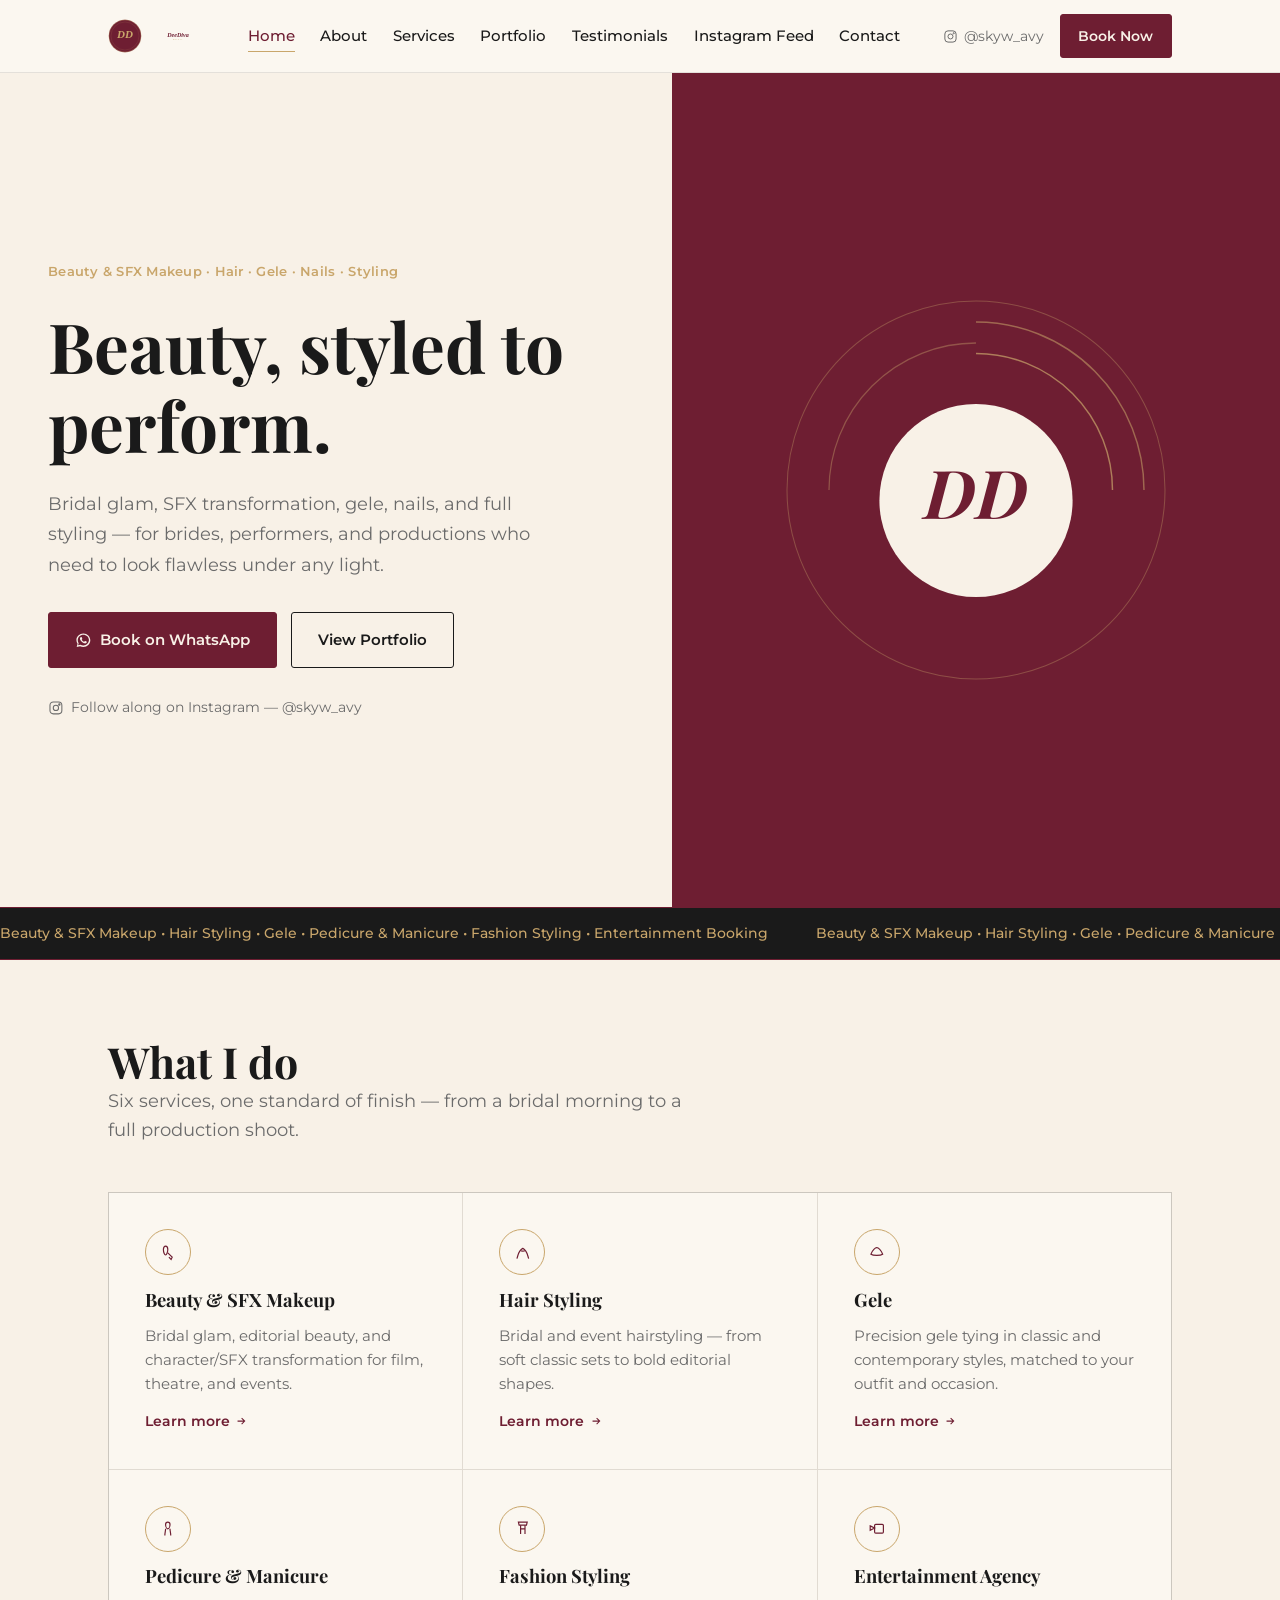
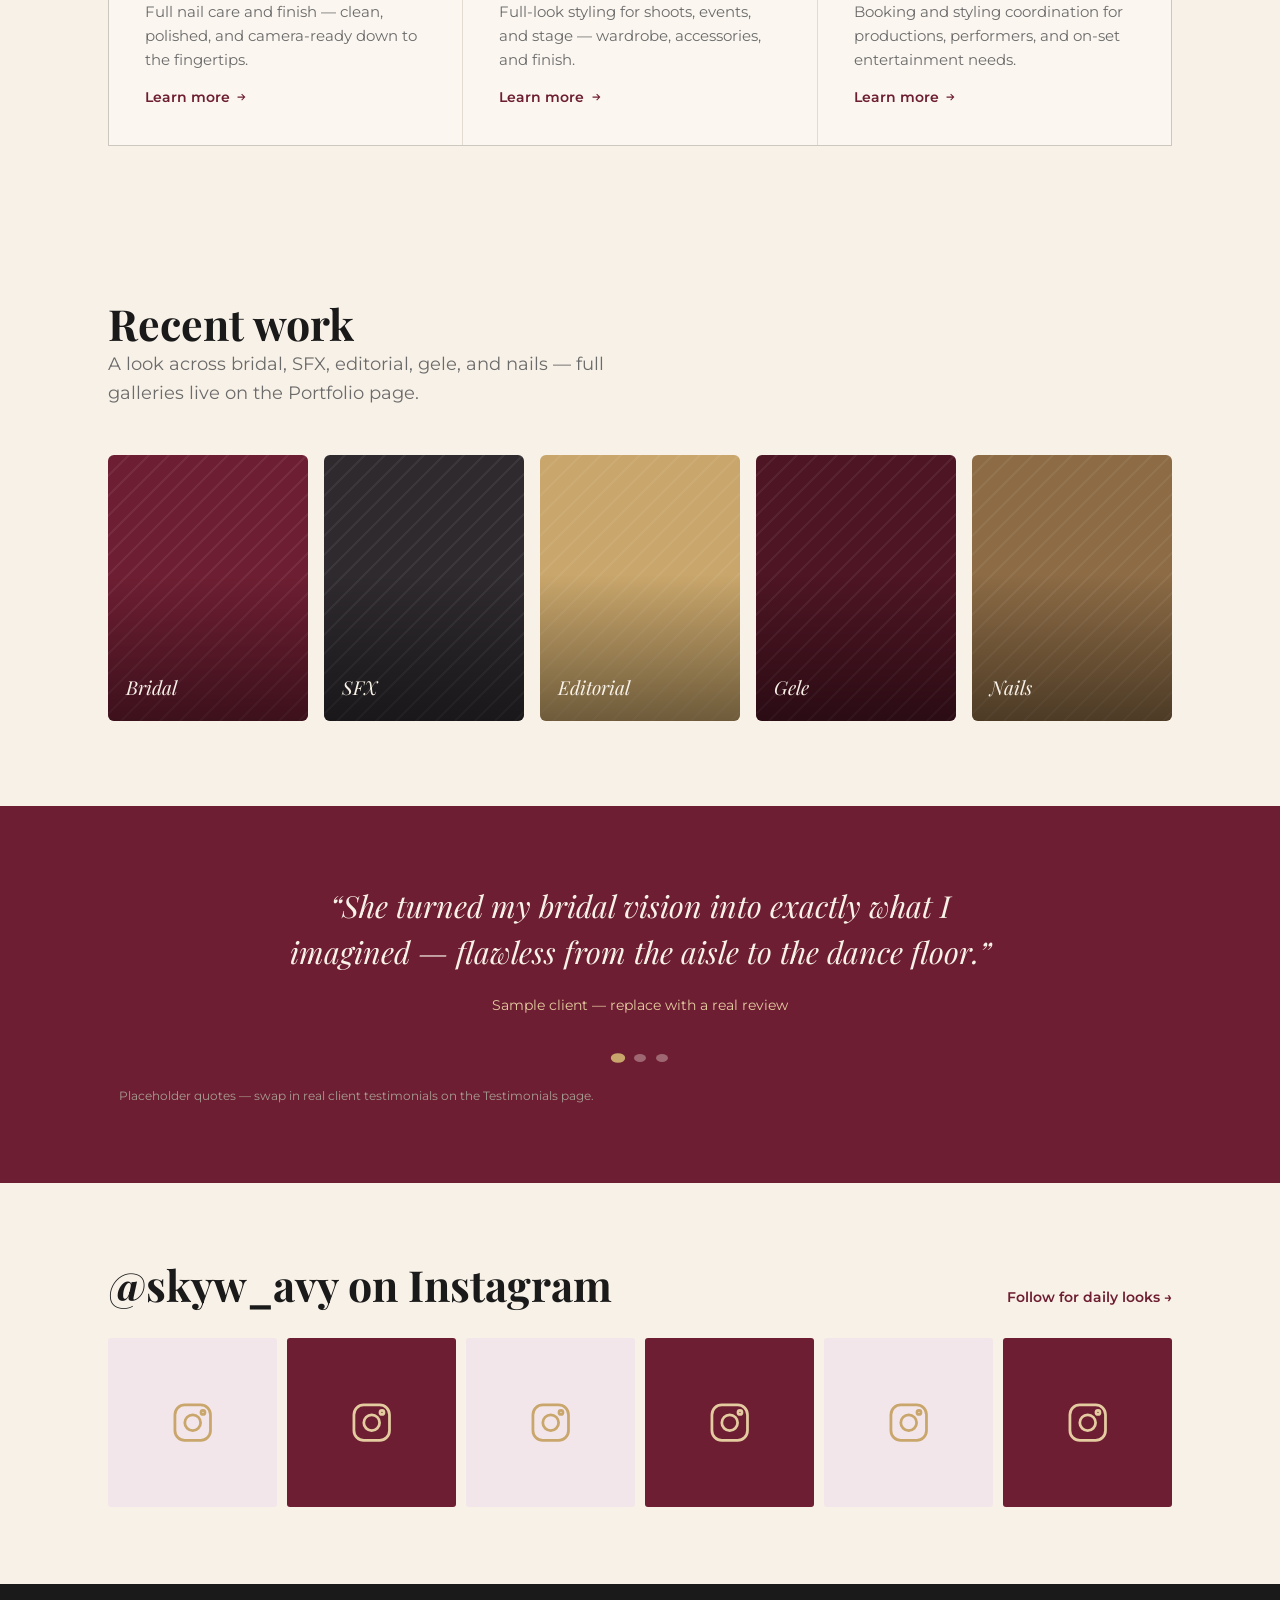
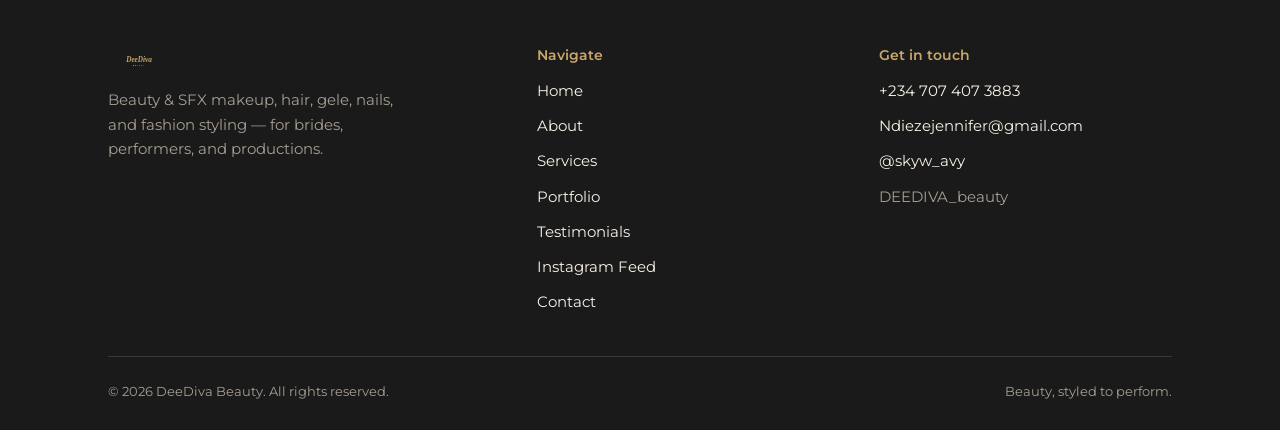
==== commit d64c7dfe: "Added the remaining pages to the website, including portfolio, services, testimonials, and Instagram" ====
--- a/index.html
+++ b/index.html
@@ -29,6 +29,7 @@
       <a href="services.html">Services</a>
       <a href="portfolio.html">Portfolio</a>
       <a href="testimonials.html">Testimonials</a>
+      <a href="instagram.html">Instagram Feed</a>
       <a href="contact.html">Contact</a>
     </nav>
 
@@ -218,6 +219,7 @@
           <li><a href="services.html">Services</a></li>
           <li><a href="portfolio.html">Portfolio</a></li>
           <li><a href="testimonials.html">Testimonials</a></li>
+          <li><a href="instagram.html">Instagram Feed</a></li>
           <li><a href="contact.html">Contact</a></li>
         </ul>
       </div>
--- a/css/styles.css
+++ b/css/styles.css
@@ -641,3 +641,481 @@
 @media (max-width: 700px) {
   .cta-band-inner { flex-direction: column; align-items: flex-start; }
 }
+
+/* ==========================================================================
+   PORTFOLIO PAGE SECTIONS
+   ========================================================================== */
+
+/* Filter bar ------------------------------------------------------------------ */
+.filter-bar {
+  position: sticky;
+  top: 66px;
+  z-index: 40;
+  background: var(--cream);
+  border-bottom: 1px solid var(--line);
+  padding-block: 1.1rem;
+}
+.filter-tabs {
+  display: flex;
+  flex-wrap: wrap;
+  gap: 0.6rem;
+}
+.filter-tab {
+  padding: 0.5em 1.1em;
+  border: 1px solid var(--line);
+  border-radius: 999px;
+  font-size: 0.85rem;
+  font-weight: 600;
+  color: var(--grey);
+  transition: background var(--fast) var(--ease), color var(--fast) var(--ease), border-color var(--fast) var(--ease);
+}
+.filter-tab:hover { border-color: var(--rose-gold); color: var(--wine); }
+.filter-tab.is-active { background: var(--wine); border-color: var(--wine); color: var(--cream); }
+
+/* Gallery grid ------------------------------------------------------------------ */
+.gallery-grid {
+  display: grid;
+  grid-template-columns: repeat(5, 1fr);
+  gap: 1rem;
+  margin-top: 2.5rem;
+}
+.gallery-tile {
+  position: relative;
+  aspect-ratio: 3 / 4;
+  border-radius: var(--radius-md);
+  overflow: hidden;
+  display: flex;
+  align-items: flex-end;
+  padding: 1rem;
+  isolation: isolate;
+  transition: transform var(--fast) var(--ease);
+}
+.gallery-tile:hover { transform: translateY(-3px); }
+.gallery-tile::before {
+  content: "";
+  position: absolute; inset: 0;
+  background: repeating-linear-gradient(135deg, rgba(255,255,255,0.06) 0 2px, transparent 2px 14px);
+  z-index: 0;
+}
+.gallery-tile::after {
+  content: "";
+  position: absolute; inset: 0;
+  background: linear-gradient(to top, rgba(0,0,0,0.45), transparent 55%);
+  z-index: 0;
+}
+.gallery-tile .tag {
+  position: relative; z-index: 1;
+  font-family: var(--font-head);
+  font-style: italic;
+  font-size: 1.1rem;
+  color: var(--cream);
+}
+.gallery-tile.t1 { background: var(--wine); }
+.gallery-tile.t2 { background: #2E2A2E; }
+.gallery-tile.t3 { background: var(--rose-gold); }
+.gallery-tile.t4 { background: var(--wine-dark); }
+.gallery-tile.t5 { background: #8C6B45; }
+
+.gallery-note {
+  margin-top: 1.75rem;
+  font-size: 0.8rem;
+  color: var(--grey-light);
+  max-width: 60ch;
+}
+
+@media (max-width: 900px) {
+  .gallery-grid { grid-template-columns: repeat(3, 1fr); }
+}
+@media (max-width: 560px) {
+  .gallery-grid { grid-template-columns: repeat(2, 1fr); }
+}
+
+/* Lightbox ------------------------------------------------------------------ */
+.lightbox {
+  position: fixed;
+  inset: 0;
+  z-index: 200;
+  display: flex;
+  align-items: center;
+  justify-content: center;
+  background: rgba(26, 26, 26, 0.88);
+  padding: 2rem;
+}
+.lightbox[hidden] { display: none; }
+.lightbox-panel {
+  position: relative;
+  width: min(520px, 100%);
+  aspect-ratio: 3 / 4;
+  border-radius: var(--radius-md);
+  background: var(--wine);
+  display: flex;
+  align-items: center;
+  justify-content: center;
+  box-shadow: 0 30px 60px rgba(0,0,0,0.4);
+}
+.lightbox-tag {
+  font-family: var(--font-head);
+  font-style: italic;
+  font-weight: 700;
+  font-size: 2rem;
+  color: var(--cream);
+}
+.lightbox-close {
+  position: absolute;
+  top: -2.75rem;
+  right: 0;
+  font-size: 2rem;
+  line-height: 1;
+  color: var(--cream);
+}
+.lightbox-close:hover { color: var(--rose-gold); }
+
+/* ==========================================================================
+   TESTIMONIALS PAGE SECTIONS
+   ========================================================================== */
+
+/* Notice bar (reusable for any placeholder-content callout) ------------------- */
+.notice-bar {
+  background: var(--wine-tint);
+  border-bottom: 1px solid var(--line);
+  padding-block: 0.9rem;
+}
+.notice-bar p {
+  font-size: 0.85rem;
+  color: var(--wine);
+  max-width: none;
+}
+
+/* Review grid ------------------------------------------------------------------ */
+.review-grid {
+  display: grid;
+  grid-template-columns: repeat(3, 1fr);
+  gap: 1.25rem;
+}
+.review-card {
+  background: var(--cream-soft);
+  border: 1px solid var(--line);
+  border-radius: var(--radius-md);
+  padding: 1.75rem;
+  display: flex;
+  flex-direction: column;
+  gap: 1rem;
+}
+.review-stars {
+  color: var(--rose-gold);
+  font-size: 0.95rem;
+  letter-spacing: 0.15em;
+}
+.review-card blockquote {
+  font-family: var(--font-head);
+  font-style: italic;
+  font-size: 1.05rem;
+  line-height: 1.55;
+  color: var(--black);
+}
+.review-person {
+  display: flex;
+  align-items: center;
+  gap: 0.75rem;
+  margin-top: auto;
+}
+.review-avatar {
+  width: 40px; height: 40px;
+  border-radius: 50%;
+  background: var(--wine);
+  color: var(--rose-gold-light);
+  display: flex;
+  align-items: center;
+  justify-content: center;
+  font-family: var(--font-head);
+  font-style: italic;
+  font-weight: 700;
+  font-size: 1rem;
+  flex-shrink: 0;
+}
+.review-name { font-size: 0.9rem; font-weight: 600; }
+.review-role { font-size: 0.8rem; color: var(--grey); }
+
+@media (max-width: 900px) {
+  .review-grid { grid-template-columns: repeat(2, 1fr); }
+}
+@media (max-width: 600px) {
+  .review-grid { grid-template-columns: 1fr; }
+}
+
+/* ==========================================================================
+   CONTACT / BOOKING PAGE SECTIONS
+   ========================================================================== */
+
+.contact-layout {
+  display: grid;
+  grid-template-columns: 1.4fr 0.9fr;
+  gap: clamp(2rem, 4vw, 3.5rem);
+  align-items: start;
+}
+
+/* Booking form ------------------------------------------------------------------ */
+.booking-form {
+  background: var(--cream-soft);
+  border: 1px solid var(--line);
+  border-radius: var(--radius-md);
+  padding: clamp(1.75rem, 3vw, 2.5rem);
+}
+.form-row {
+  display: grid;
+  gap: 1.25rem;
+  margin-bottom: 1.25rem;
+}
+.form-row.two { grid-template-columns: 1fr 1fr; }
+.form-group { display: flex; flex-direction: column; gap: 0.45rem; margin-bottom: 1.25rem; }
+.form-row .form-group { margin-bottom: 0; }
+
+.form-group label {
+  font-size: 0.85rem;
+  font-weight: 600;
+  color: var(--black);
+}
+.form-group label span { color: var(--wine); }
+
+.form-group input,
+.form-group select,
+.form-group textarea {
+  background: var(--white);
+  border: 1px solid var(--line);
+  border-radius: var(--radius-sm);
+  padding: 0.75em 0.9em;
+  font-size: 0.95rem;
+  color: var(--black);
+  transition: border-color var(--fast) var(--ease);
+}
+.form-group input:focus,
+.form-group select:focus,
+.form-group textarea:focus {
+  border-color: var(--rose-gold);
+  outline: none;
+}
+.form-group textarea { resize: vertical; min-height: 100px; font-family: var(--font-body); }
+
+.form-actions {
+  display: flex;
+  flex-wrap: wrap;
+  gap: 0.9rem;
+  margin-top: 1.75rem;
+}
+.form-note {
+  margin-top: 1rem;
+  font-size: 0.85rem;
+  color: var(--wine);
+  min-height: 1.2em;
+}
+
+@media (max-width: 560px) {
+  .form-row.two { grid-template-columns: 1fr; }
+}
+
+/* Sidebar ------------------------------------------------------------------------ */
+.contact-sidebar {
+  display: flex;
+  flex-direction: column;
+  gap: 1rem;
+  position: sticky;
+  top: calc(66px + 2rem);
+}
+.info-card {
+  display: flex;
+  gap: 1rem;
+  align-items: flex-start;
+  background: var(--cream-soft);
+  border: 1px solid var(--line);
+  border-radius: var(--radius-md);
+  padding: 1.25rem;
+}
+.info-icon {
+  width: 38px; height: 38px;
+  flex-shrink: 0;
+  border-radius: 50%;
+  background: var(--wine);
+  color: var(--rose-gold-light);
+  display: flex;
+  align-items: center;
+  justify-content: center;
+}
+.info-icon .icon { width: 1em; height: 1em; }
+.info-label { font-size: 0.78rem; color: var(--grey); margin-bottom: 0.2rem; }
+.info-value { font-size: 0.95rem; font-weight: 600; color: var(--black); }
+a.info-value:hover { color: var(--wine); }
+.info-sub { font-size: 0.78rem; color: var(--grey-light); margin-top: 0.2rem; }
+
+.map-placeholder {
+  border-radius: var(--radius-md);
+  overflow: hidden;
+  border: 1px solid var(--line);
+}
+
+@media (max-width: 900px) {
+  .contact-layout { grid-template-columns: 1fr; }
+  .contact-sidebar { position: static; }
+}
+
+/* ==========================================================================
+   INSTAGRAM FEED PAGE SECTIONS
+   ========================================================================== */
+
+.ig-page-intro {
+  display: flex;
+  align-items: flex-end;
+  justify-content: space-between;
+  flex-wrap: wrap;
+  gap: 1.5rem;
+}
+.ig-page-intro h1 { margin-top: 0.5rem; }
+
+.ig-feed-grid {
+  display: grid;
+  grid-template-columns: repeat(6, 1fr);
+  gap: 0.6rem;
+}
+.ig-feed-tile {
+  aspect-ratio: 1;
+  border-radius: var(--radius-sm);
+  display: flex;
+  align-items: center;
+  justify-content: center;
+  transition: opacity var(--fast) var(--ease), transform var(--fast) var(--ease);
+}
+.ig-feed-tile:hover { opacity: 0.85; transform: translateY(-2px); }
+.ig-feed-tile svg { width: 26%; height: 26%; }
+.ig-feed-tile.f1 { background: var(--wine); color: var(--rose-gold-light); }
+.ig-feed-tile.f2 { background: var(--wine-tint); color: var(--wine); }
+.ig-feed-tile.f3 { background: var(--black); color: var(--rose-gold); }
+.ig-feed-tile.f4 { background: var(--rose-gold); color: var(--wine-dark); }
+.ig-feed-tile.f5 { background: var(--wine-dark); color: var(--rose-gold-light); }
+
+.ig-feed-cta {
+  margin-top: 2.5rem;
+  padding-top: 2rem;
+  border-top: 1px solid var(--line);
+  display: flex;
+  align-items: center;
+  justify-content: space-between;
+  flex-wrap: wrap;
+  gap: 1.25rem;
+}
+.ig-feed-cta p { font-size: 0.88rem; color: var(--grey); margin: 0; }
+
+@media (max-width: 900px) {
+  .ig-feed-grid { grid-template-columns: repeat(4, 1fr); }
+}
+@media (max-width: 560px) {
+  .ig-feed-grid { grid-template-columns: repeat(3, 1fr); }
+}
+
+/* ==========================================================================
+   SERVICES PAGE SECTIONS
+   ========================================================================== */
+
+/* Quick-jump chip nav ---------------------------------------------------------- */
+.service-jump {
+  position: sticky;
+  top: 66px;
+  z-index: 40;
+  background: var(--cream);
+  border-bottom: 1px solid var(--line);
+}
+.service-jump-row {
+  display: flex;
+  gap: 0.6rem;
+  overflow-x: auto;
+  padding-block: 0.85rem;
+  scrollbar-width: thin;
+}
+.service-jump-row a {
+  flex-shrink: 0;
+  font-size: 0.85rem;
+  font-weight: 600;
+  padding: 0.5em 1.1em;
+  border: 1px solid var(--line);
+  border-radius: 999px;
+  color: var(--black);
+  transition: border-color var(--fast) var(--ease), color var(--fast) var(--ease), background var(--fast) var(--ease);
+}
+.service-jump-row a:hover {
+  border-color: var(--rose-gold);
+  color: var(--wine);
+  background: var(--wine-tint);
+}
+
+/* Service detail rows ----------------------------------------------------------- */
+.service-detail {
+  display: grid;
+  grid-template-columns: 0.7fr 1.3fr;
+  gap: clamp(2rem, 5vw, 4rem);
+  align-items: center;
+  padding-block: clamp(3rem, 6vw, 4.5rem);
+  border-bottom: 1px solid var(--line);
+  scroll-margin-top: 130px;
+}
+.service-detail.reverse { grid-template-columns: 1.3fr 0.7fr; }
+.service-detail.reverse .service-panel { order: 2; }
+.service-detail.reverse .service-copy { order: 1; }
+
+.service-panel {
+  aspect-ratio: 1;
+  border-radius: var(--radius-md);
+  display: flex;
+  align-items: center;
+  justify-content: center;
+  padding: 2.5rem;
+}
+.service-panel svg { width: 100%; height: 100%; }
+.service-panel.p1 { background: var(--wine); }
+.service-panel.p2 { background: #2E2A2E; }
+.service-panel.p3 { background: var(--rose-gold-light); }
+.service-panel.p4 { background: var(--wine-dark); }
+.service-panel.p5 { background: #8C6B45; }
+.service-panel.p6 { background: var(--cream-soft); border: 1px solid var(--line); }
+
+.service-copy h2 { max-width: 16ch; margin-block: 0.5rem 1rem; }
+.service-copy p { max-width: 58ch; }
+.service-list {
+  display: flex;
+  flex-direction: column;
+  gap: 0.6rem;
+  margin: 1.25rem 0 1.5rem;
+}
+.service-list li {
+  position: relative;
+  padding-left: 1.5rem;
+  font-size: 0.95rem;
+  color: var(--black);
+  max-width: 52ch;
+}
+.service-list li::before {
+  content: "";
+  position: absolute;
+  left: 0; top: 0.5em;
+  width: 8px; height: 8px;
+  border-radius: 50%;
+  border: 1.5px solid var(--rose-gold);
+}
+.service-price {
+  font-size: 0.85rem;
+  color: var(--grey);
+  font-style: italic;
+  margin-bottom: 1.25rem;
+}
+
+@media (max-width: 800px) {
+  .service-detail,
+  .service-detail.reverse {
+    grid-template-columns: 1fr;
+  }
+  .service-detail.reverse .service-panel,
+  .service-detail .service-panel {
+    order: -1;
+    max-width: 260px;
+    margin-inline: auto;
+  }
+  .service-detail.reverse .service-copy,
+  .service-detail .service-copy { order: 1; }
+}
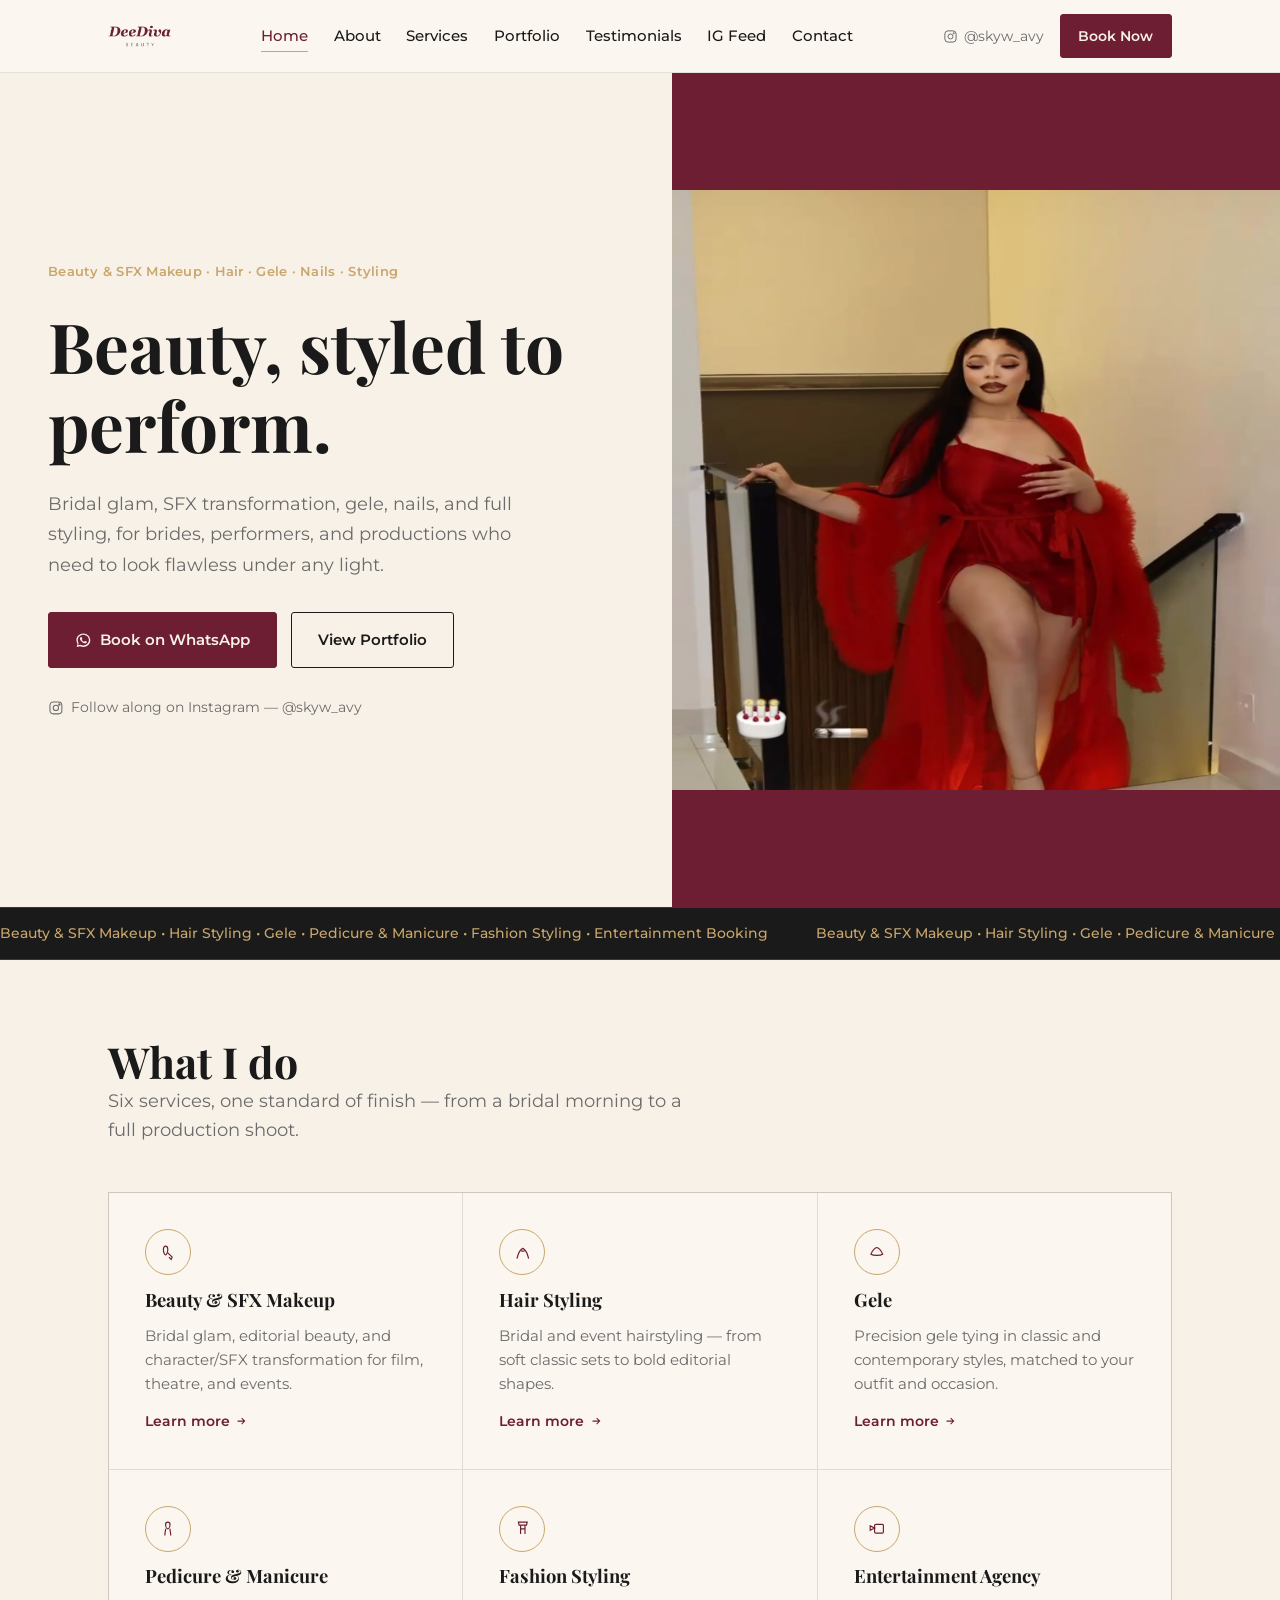
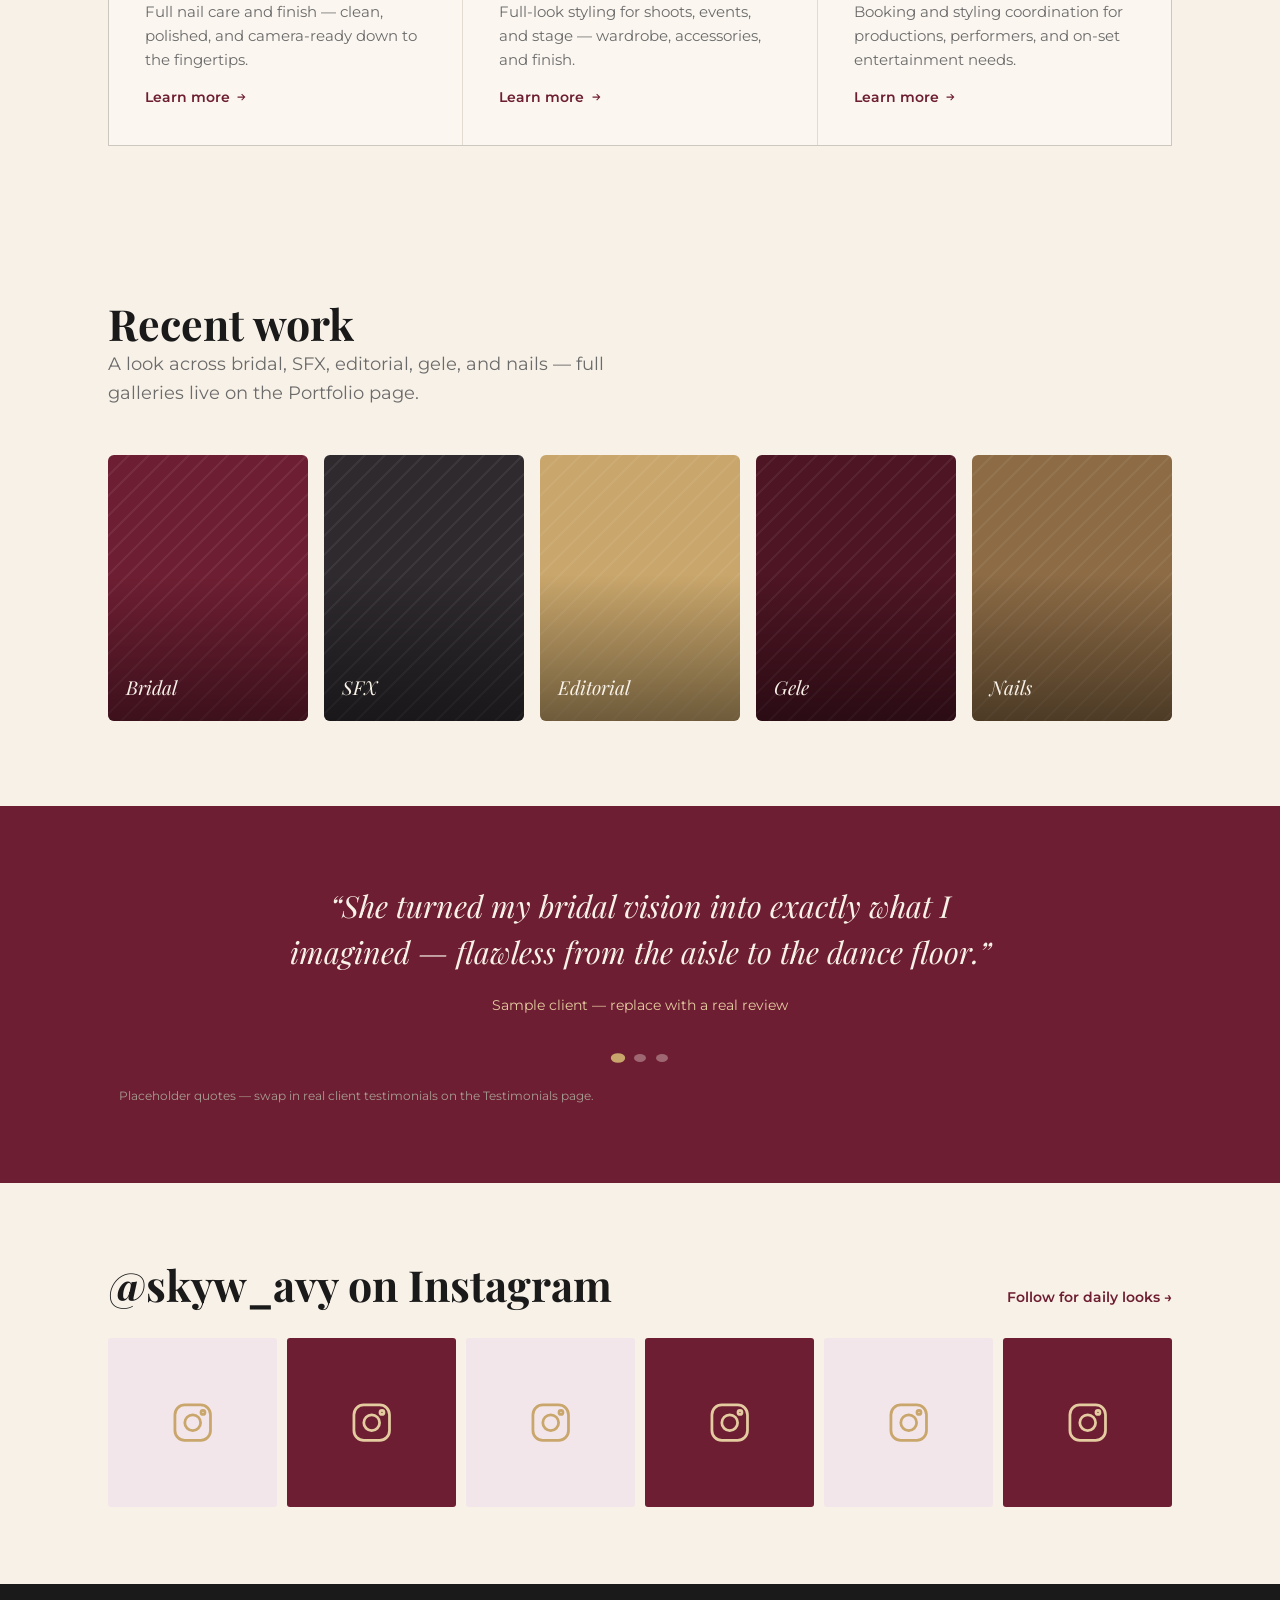
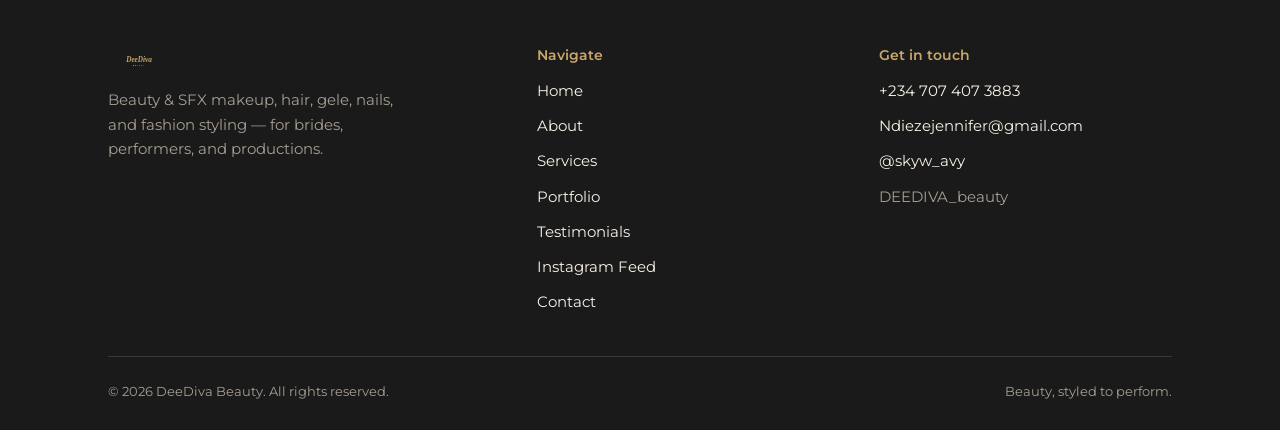
==== commit fd59a33f: "changes on about page" ====
--- a/index.html
+++ b/index.html
@@ -19,8 +19,7 @@
 <header class="site-header">
   <div class="container nav">
     <a href="index.html" class="nav-logo" aria-label="DeeDiva Beauty home">
-      <img src="assets/monogram_wine.svg" alt="" width="34" height="34">
-      <img class="wordmark" src="assets/wordmark_transparent_wine.svg" alt="DeeDiva Beauty">
+      <img class="wordmark" src="assets/logo.png" alt="DeeDiva Beauty" width="100px" height="100px">
     </a>
 
     <nav id="nav-links" class="nav-links">
@@ -29,7 +28,7 @@
       <a href="services.html">Services</a>
       <a href="portfolio.html">Portfolio</a>
       <a href="testimonials.html">Testimonials</a>
-      <a href="instagram.html">Instagram Feed</a>
+      <a href="instagram.html">IG Feed</a>
       <a href="contact.html">Contact</a>
     </nav>
 
@@ -53,7 +52,7 @@
     <div class="hero-content">
       <p class="eyebrow">Beauty &amp; SFX Makeup · Hair · Gele · Nails · Styling</p>
       <h1>Beauty, styled to perform.</h1>
-      <p class="lede">Bridal glam, SFX transformation, gele, nails, and full styling — for brides, performers, and productions who need to look flawless under any light.</p>
+      <p class="lede">Bridal glam, SFX transformation, gele, nails, and full styling, for brides, performers, and productions who need to look flawless under any light.</p>
       <div class="hero-ctas">
         <a class="btn btn-primary" href="https://wa.me/2347074073883" target="_blank" rel="noopener">
           <svg class="icon" viewBox="0 0 24 24" fill="currentColor"><path d="M12 2C6.48 2 2 6.32 2 11.65c0 1.98.63 3.82 1.7 5.35L2.4 21.6l4.83-1.24a10.2 10.2 0 0 0 4.77 1.19c5.52 0 10-4.32 10-9.65C22 6.32 17.52 2 12 2Zm0 17.5c-1.55 0-3-.42-4.24-1.15l-.3-.18-3.06.79.83-2.9-.2-.31A7.53 7.53 0 0 1 4 11.65C4 7.42 7.58 4 12 4s8 3.42 8 7.65-3.58 7.85-8 7.85Zm4.36-5.86c-.24-.12-1.42-.7-1.64-.78-.22-.08-.38-.12-.54.12-.16.24-.62.78-.76.94-.14.16-.28.18-.52.06-.24-.12-1-.37-1.9-1.17-.7-.62-1.18-1.39-1.32-1.63-.14-.24-.01-.36.11-.48.11-.11.24-.28.36-.42.12-.14.16-.24.24-.4.08-.16.04-.3-.02-.42-.06-.12-.54-1.3-.74-1.78-.2-.47-.4-.4-.54-.41h-.46c-.16 0-.42.06-.64.3-.22.24-.84.82-.84 2s.86 2.32.98 2.48c.12.16 1.7 2.6 4.12 3.64.58.25 1.03.4 1.38.51.58.18 1.11.16 1.53.1.47-.07 1.42-.58 1.62-1.14.2-.56.2-1.04.14-1.14-.06-.1-.22-.16-.46-.28Z"/></svg>
@@ -68,14 +67,7 @@
     </div>
 
     <div class="hero-visual">
-      <svg viewBox="0 0 400 400" role="img" aria-label="DeeDiva Beauty decorative gele-inspired arc pattern">
-        <circle cx="200" cy="200" r="180" fill="none" stroke="#C9A66B" stroke-width="1" opacity="0.35"/>
-        <path d="M200 40 A160 160 0 0 1 360 200" fill="none" stroke="#C9A66B" stroke-width="1.4" opacity="0.55"/>
-        <path d="M200 70 A130 130 0 0 1 330 200" fill="none" stroke="#C9A66B" stroke-width="1.4" opacity="0.7"/>
-        <path d="M60 200 A140 140 0 0 1 200 60" fill="none" stroke="#C9A66B" stroke-width="1.2" opacity="0.4"/>
-        <circle cx="200" cy="210" r="92" fill="#F8F1E7"/>
-        <text x="200" y="228" font-family="Georgia, 'Playfair Display', serif" font-style="italic" font-weight="700" font-size="64" fill="#6E1E32" text-anchor="middle">DD</text>
-      </svg>
+      <img src="assets/ladyred.jpg" alt="DeeDiva Beauty: bridal, SFX, and editorial makeup, hair, gele, nails, and styling" width="800" height="600">
     </div>
   </section>
 
